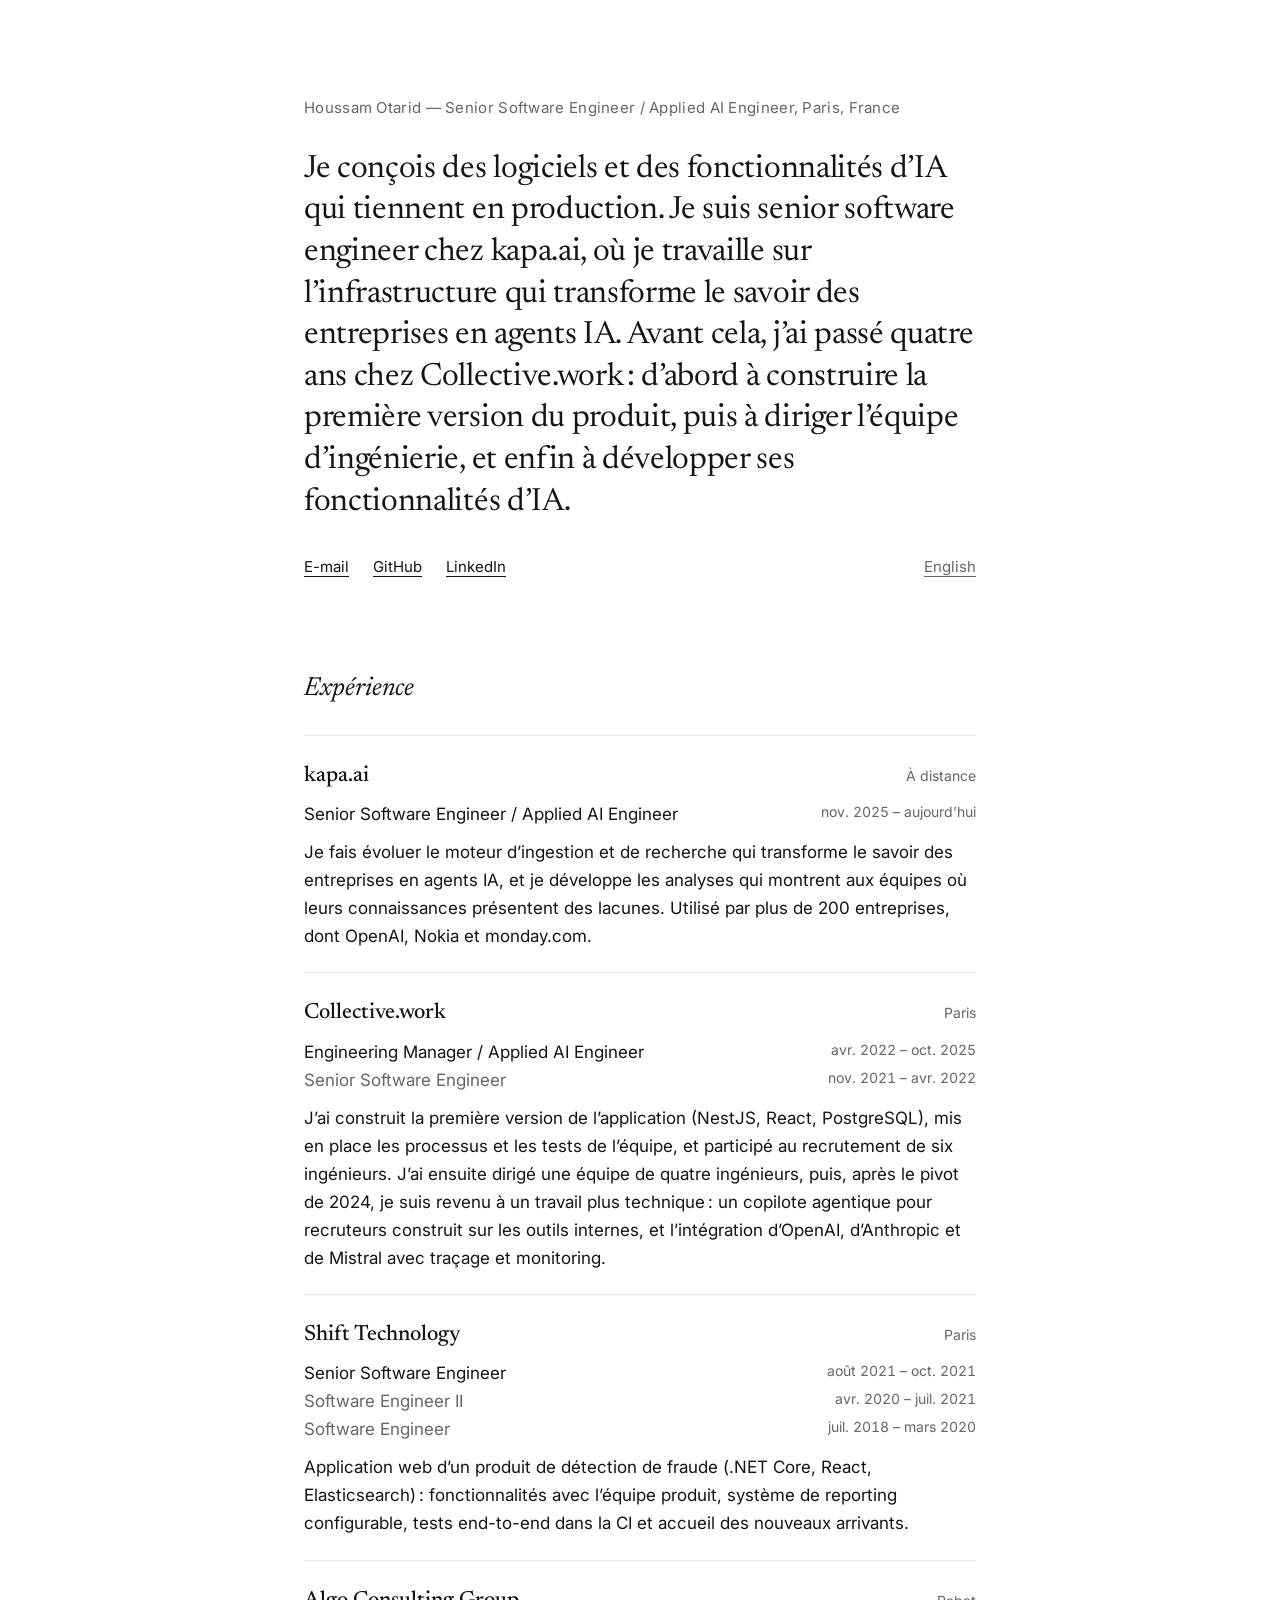
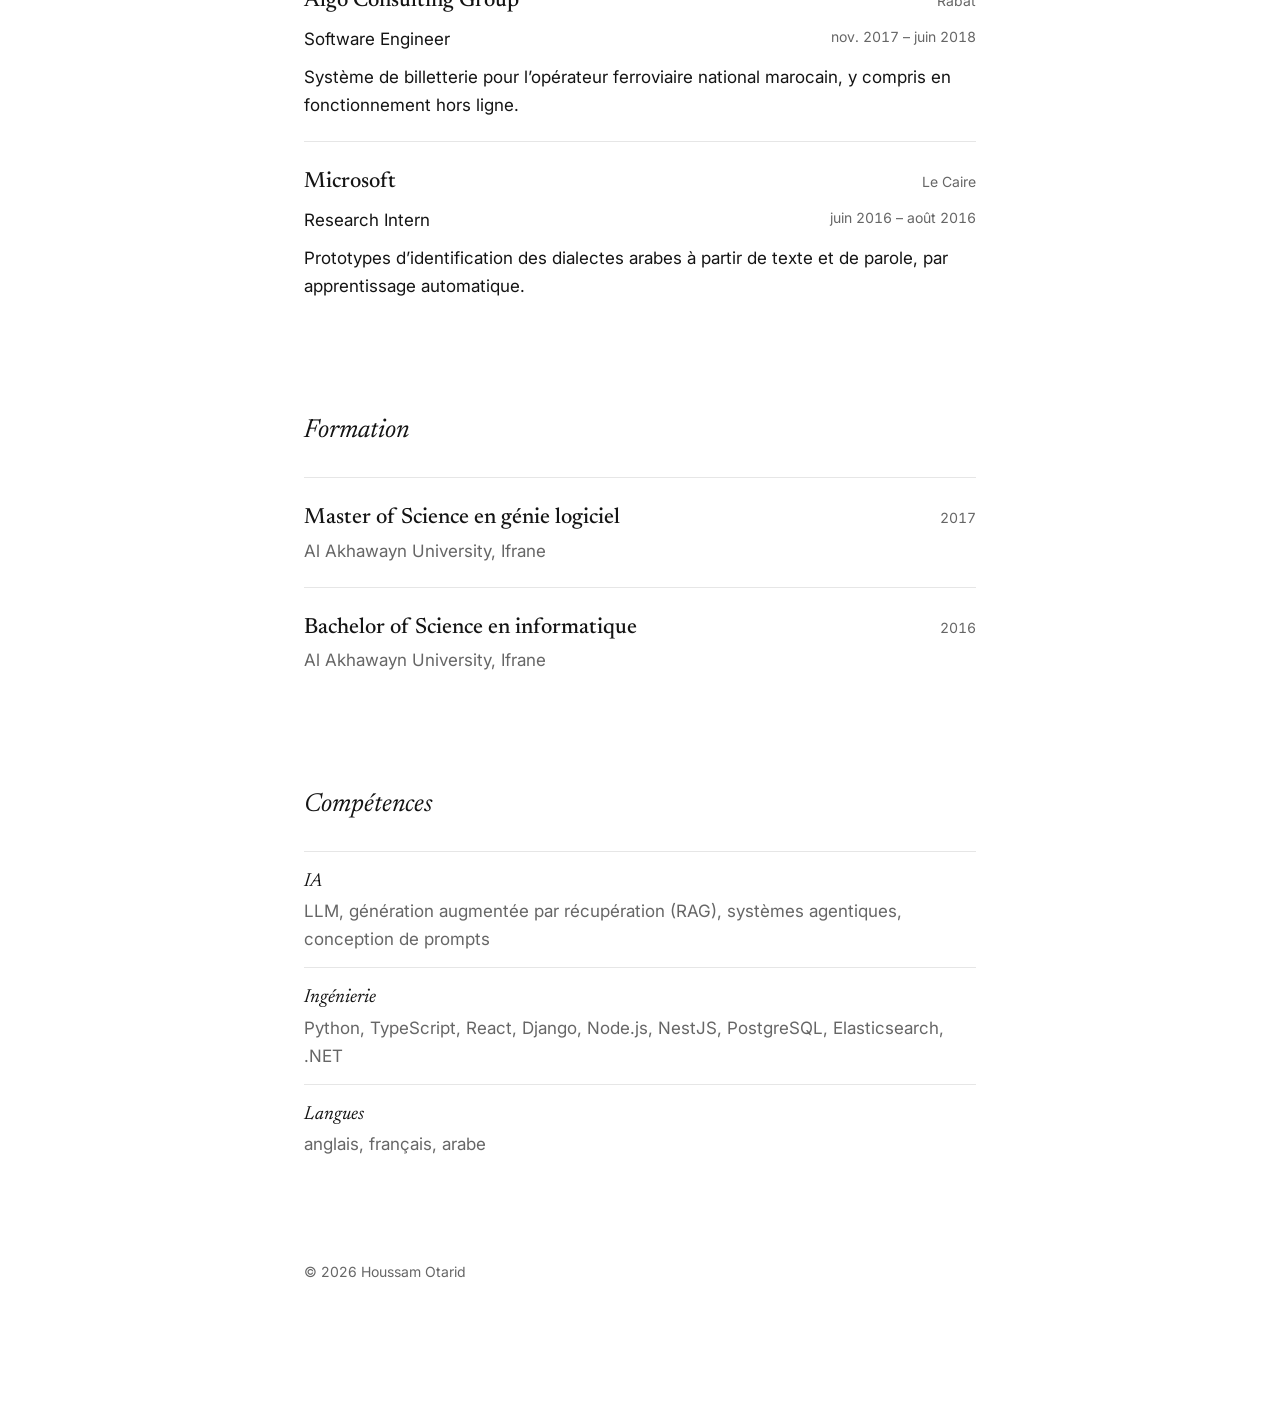
==== fr/index.html @ 1ba93464 "feat: personal website in English and French" ====
<!doctype html>
<html lang="fr">
<head>
<meta charset="utf-8">
<meta name="viewport" content="width=device-width, initial-scale=1">
<title>Houssam Otarid · Senior Software Engineer / Applied AI Engineer</title>
<meta name="description" content="Houssam Otarid, senior software engineer et applied AI engineer à Paris. Infrastructure qui transforme le savoir des entreprises en agents IA chez kapa.ai.">
<link rel="canonical" href="https://houss.am/fr/">
<link rel="alternate" hreflang="en" href="https://houss.am/">
<link rel="alternate" hreflang="fr" href="https://houss.am/fr/">
<link rel="alternate" hreflang="x-default" href="https://houss.am/">
<meta property="og:type" content="website">
<meta property="og:url" content="https://houss.am/fr/">
<meta property="og:title" content="Houssam Otarid">
<meta property="og:description" content="Houssam Otarid, senior software engineer et applied AI engineer à Paris. Infrastructure qui transforme le savoir des entreprises en agents IA chez kapa.ai.">
<meta property="og:image" content="https://houss.am/android-chrome-512x512.png">
<meta property="og:locale" content="fr_FR">
<meta name="twitter:card" content="summary">
<link rel="icon" href="/favicon.ico" sizes="any">
<link rel="icon" type="image/png" sizes="32x32" href="/favicon-32x32.png">
<link rel="icon" type="image/png" sizes="16x16" href="/favicon-16x16.png">
<link rel="apple-touch-icon" sizes="180x180" href="/apple-touch-icon.png">
<link rel="manifest" href="/site.webmanifest">
<meta name="theme-color" media="(prefers-color-scheme: light)" content="#ffffff">
<meta name="theme-color" media="(prefers-color-scheme: dark)" content="#0e0e0e">
<script type="application/ld+json">{"@context":"https://schema.org","@type":"Person","name":"Houssam Otarid","jobTitle":"Senior Software Engineer","worksFor":{"@type":"Organization","name":"kapa.ai","url":"https://www.kapa.ai"},"address":{"@type":"PostalAddress","addressLocality":"Paris","addressCountry":"FR"},"url":"https://houss.am/","email":"mailto:hi@houss.am","sameAs":["https://github.com/HoussamOtarid","https://linkedin.com/in/houssam-otarid"]}</script>
<link rel="preconnect" href="https://fonts.googleapis.com"><link rel="preconnect" href="https://fonts.gstatic.com" crossorigin>
<link href="https://fonts.googleapis.com/css2?family=Inter:wght@400;500&family=Newsreader:ital,opsz,wght@0,6..72,400;0,6..72,500;1,6..72,400&display=swap" rel="stylesheet">
<style>
:root{--bg:#ffffff;--fg:#141414;--muted:#666666;--rule:#e6e6e6;color-scheme:light}
@media (prefers-color-scheme:dark){:root{--bg:#0e0e0e;--fg:#ececec;--muted:#9a9a9a;--rule:#262626;color-scheme:dark}}

*{box-sizing:border-box}html{-webkit-text-size-adjust:100%}
body{margin:0;background:var(--bg);color:var(--fg);font:17px/1.65 Inter,system-ui,sans-serif}
h1,h2,h3,p,ul,dl,dd{margin:0}ul{padding:0;list-style:none}
a{color:inherit;text-decoration:underline;text-underline-offset:4px;text-decoration-thickness:1px}
a:hover{text-decoration-thickness:2px}
a:focus-visible{outline:2px solid var(--fg);outline-offset:3px;border-radius:2px}
main{max-width:720px;margin:0 auto;padding:96px 24px 120px}
.name{font-size:15px;letter-spacing:.02em;color:var(--muted)}
.bar{display:flex;justify-content:space-between;align-items:baseline;gap:24px;margin-top:32px;font-size:15px}
.lang{color:var(--muted)}
.intro{font-family:Newsreader,Georgia,serif;font-size:32px;line-height:1.3;font-weight:400;margin-top:28px;letter-spacing:-.01em}
.links{display:flex;gap:24px}
section{margin-top:88px}
h2{font-family:Newsreader,Georgia,serif;font-size:26px;font-weight:400;font-style:italic;margin-bottom:24px}
.item{padding:22px 0;border-top:1px solid var(--rule)}
.head{display:flex;justify-content:space-between;align-items:baseline;gap:16px;flex-wrap:wrap}
h3{font-family:Newsreader,Georgia,serif;font-size:22px;font-weight:500}
.when{font-size:14px;color:var(--muted);font-variant-numeric:tabular-nums;white-space:nowrap}
.roles{margin-top:6px}
.roles li{display:flex;justify-content:space-between;gap:16px;flex-wrap:wrap}
.roles .title{color:var(--fg)}
.roles li+li .title{color:var(--muted)}
.desc{margin-top:10px}
.sub{color:var(--muted)}
.skill{padding:14px 0;border-top:1px solid var(--rule)}
dt{font-family:Newsreader,Georgia,serif;font-style:italic;font-size:19px}dd{color:var(--muted)}
footer{margin-top:88px;font-size:14px;color:var(--muted)}
@media (max-width:560px){.intro{font-size:26px}main{padding-top:64px}.roles li{flex-direction:column;gap:0}}
</style>
</head>
<body>
<main>
<header><p class="name">Houssam Otarid — Senior Software Engineer / Applied AI Engineer, Paris, France</p>
<h1 class="intro">Je conçois des logiciels et des fonctionnalités d’IA qui tiennent en production. Je suis senior software engineer chez kapa.ai, où je travaille sur l’infrastructure qui transforme le savoir des entreprises en agents IA. Avant cela, j’ai passé quatre ans chez Collective.work : d’abord à construire la première version du produit, puis à diriger l’équipe d’ingénierie, et enfin à développer ses fonctionnalités d’IA.</h1></header>
<nav class="bar"><ul class="links"><li><a href="mailto:hi@houss.am">E-mail</a></li>
<li><a href="https://github.com/HoussamOtarid">GitHub</a></li>
<li><a href="https://linkedin.com/in/houssam-otarid">LinkedIn</a></li></ul><p class="lang"><a href="/" hreflang="en" lang="en">English</a></p></nav>
<section><h2>Expérience</h2><ul><li class="item"><div class="head"><h3>kapa.ai</h3><span class="when">À distance</span></div><ul class="roles"><li><span class="title">Senior Software Engineer / Applied AI Engineer</span><span class="when">nov. 2025 – aujourd’hui</span></li></ul><p class="desc">Je fais évoluer le moteur d’ingestion et de recherche qui transforme le savoir des entreprises en agents IA, et je développe les analyses qui montrent aux équipes où leurs connaissances présentent des lacunes. Utilisé par plus de 200 entreprises, dont OpenAI, Nokia et monday.com.</p></li>
<li class="item"><div class="head"><h3>Collective.work</h3><span class="when">Paris</span></div><ul class="roles"><li><span class="title">Engineering Manager / Applied AI Engineer</span><span class="when">avr. 2022 – oct. 2025</span></li><li><span class="title">Senior Software Engineer</span><span class="when">nov. 2021 – avr. 2022</span></li></ul><p class="desc">J’ai construit la première version de l’application (NestJS, React, PostgreSQL), mis en place les processus et les tests de l’équipe, et participé au recrutement de six ingénieurs. J’ai ensuite dirigé une équipe de quatre ingénieurs, puis, après le pivot de 2024, je suis revenu à un travail plus technique : un copilote agentique pour recruteurs construit sur les outils internes, et l’intégration d’OpenAI, d’Anthropic et de Mistral avec traçage et monitoring.</p></li>
<li class="item"><div class="head"><h3>Shift Technology</h3><span class="when">Paris</span></div><ul class="roles"><li><span class="title">Senior Software Engineer</span><span class="when">août 2021 – oct. 2021</span></li><li><span class="title">Software Engineer II</span><span class="when">avr. 2020 – juil. 2021</span></li><li><span class="title">Software Engineer</span><span class="when">juil. 2018 – mars 2020</span></li></ul><p class="desc">Application web d’un produit de détection de fraude (.NET Core, React, Elasticsearch) : fonctionnalités avec l’équipe produit, système de reporting configurable, tests end-to-end dans la CI et accueil des nouveaux arrivants.</p></li>
<li class="item"><div class="head"><h3>Algo Consulting Group</h3><span class="when">Rabat</span></div><ul class="roles"><li><span class="title">Software Engineer</span><span class="when">nov. 2017 – juin 2018</span></li></ul><p class="desc">Système de billetterie pour l’opérateur ferroviaire national marocain, y compris en fonctionnement hors ligne.</p></li>
<li class="item"><div class="head"><h3>Microsoft</h3><span class="when">Le Caire</span></div><ul class="roles"><li><span class="title">Research Intern</span><span class="when">juin 2016 – août 2016</span></li></ul><p class="desc">Prototypes d’identification des dialectes arabes à partir de texte et de parole, par apprentissage automatique.</p></li></ul></section>
<section><h2>Formation</h2><ul><li class="item"><div class="head"><h3>Master of Science en génie logiciel</h3><span class="when">2017</span></div><p class="sub">Al Akhawayn University, Ifrane</p></li>
<li class="item"><div class="head"><h3>Bachelor of Science en informatique</h3><span class="when">2016</span></div><p class="sub">Al Akhawayn University, Ifrane</p></li></ul></section>
<section><h2>Compétences</h2><dl><div class="skill"><dt>IA</dt><dd>LLM, génération augmentée par récupération (RAG), systèmes agentiques, conception de prompts</dd></div>
<div class="skill"><dt>Ingénierie</dt><dd>Python, TypeScript, React, Django, Node.js, NestJS, PostgreSQL, Elasticsearch, .NET</dd></div>
<div class="skill"><dt>Langues</dt><dd>anglais, français, arabe</dd></div></dl></section>
<footer>© 2026 Houssam Otarid</footer>
</main>
</body>
</html>
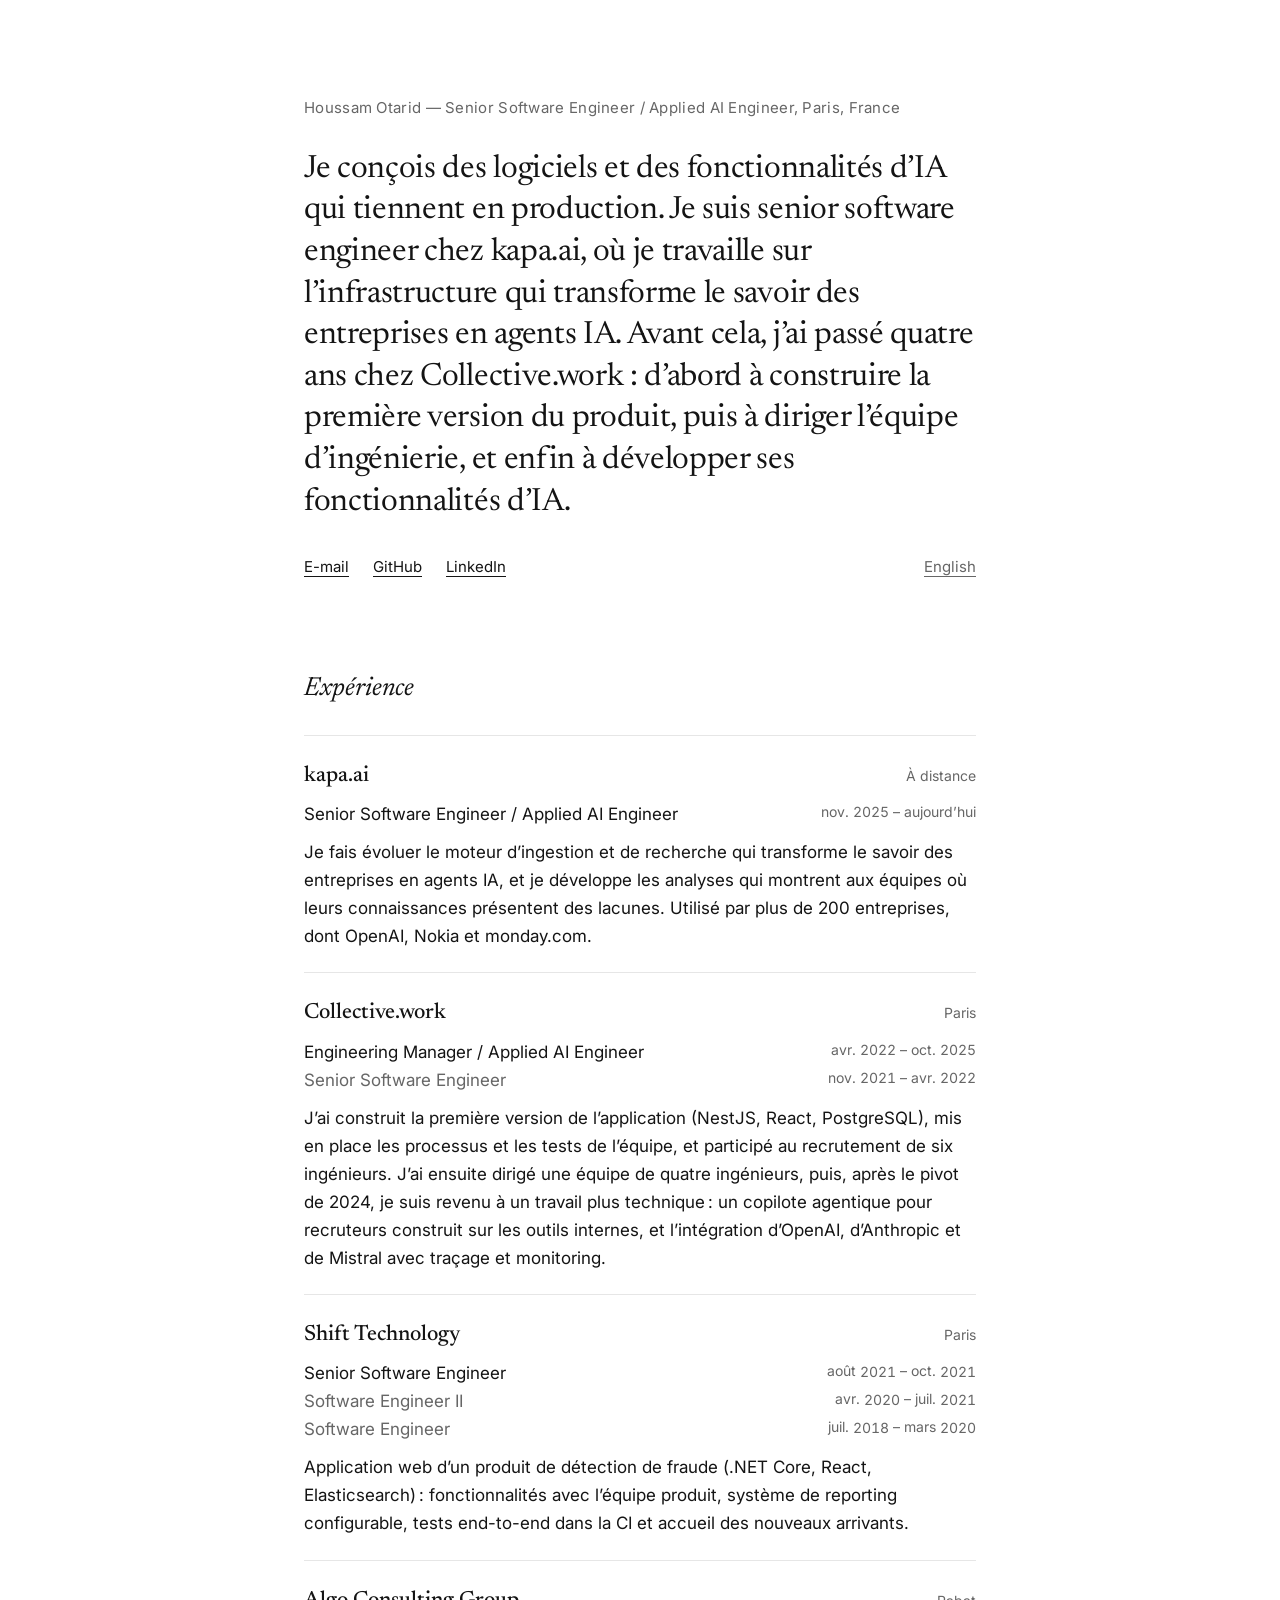
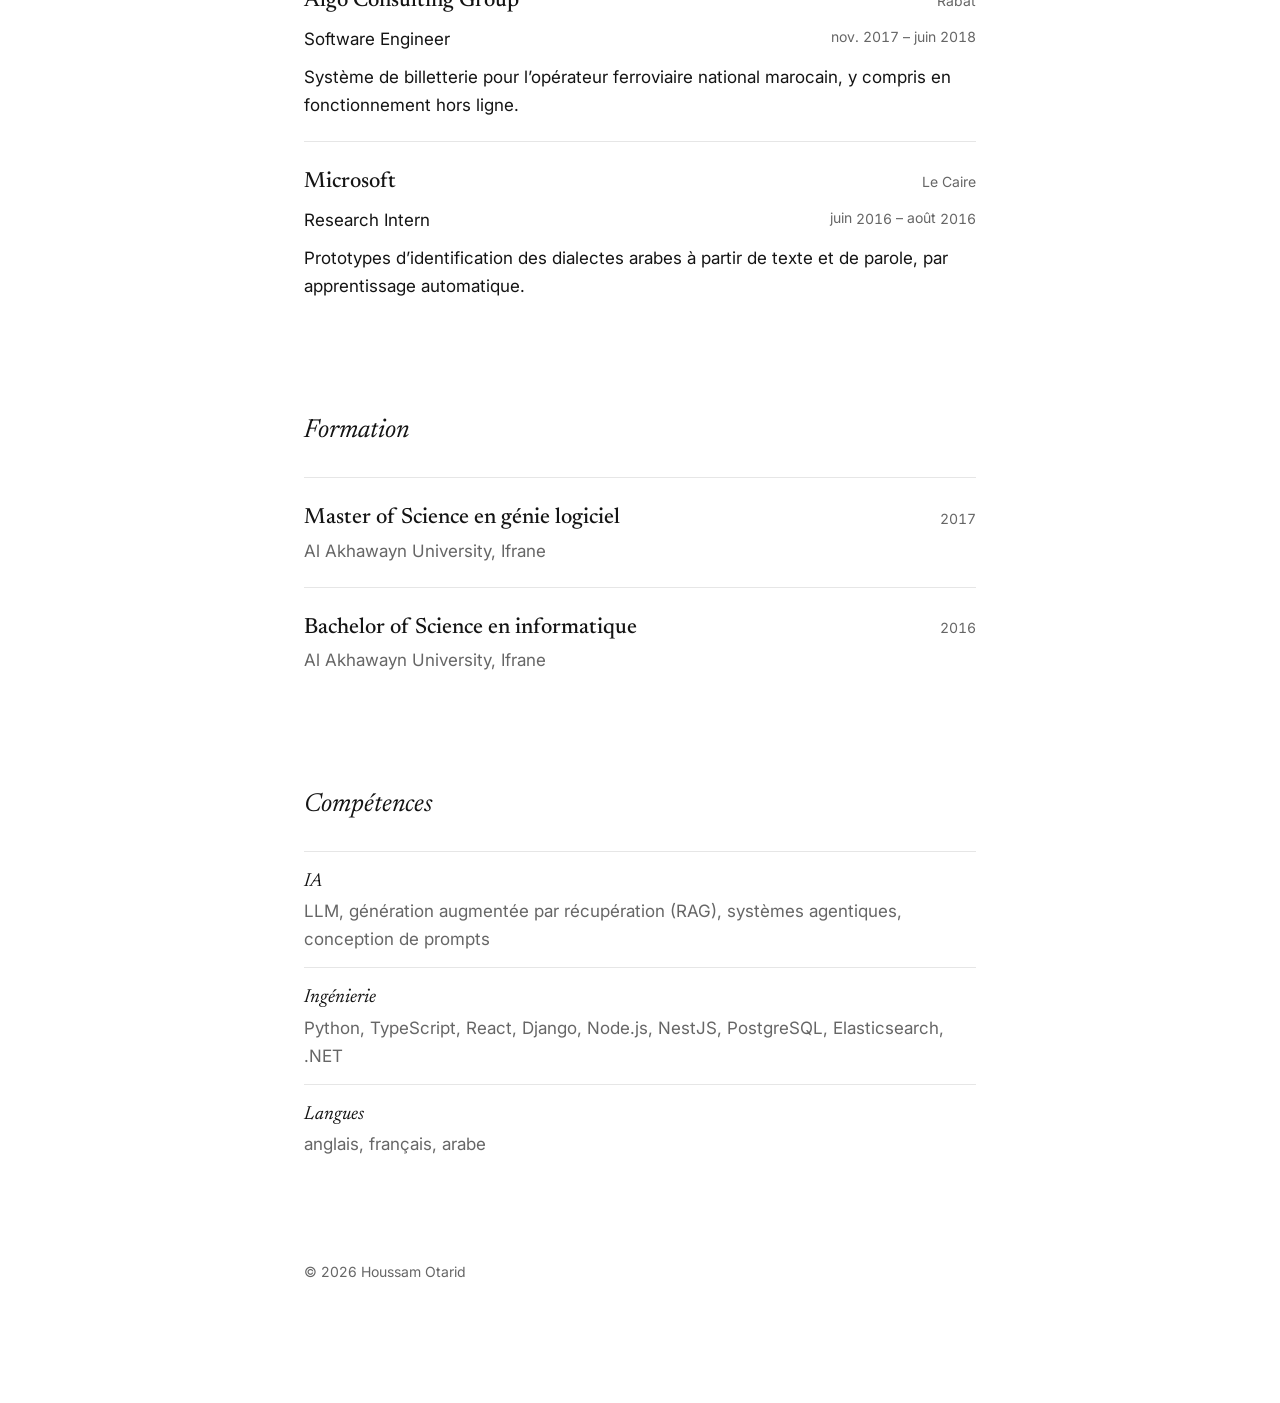
==== commit dd928c2c: "feat: page motion The page composes itself on load (name, intro line by line, links), each rule draw" ====
--- a/fr/index.html
+++ b/fr/index.html
@@ -16,9 +16,8 @@
 <meta property="og:image" content="https://houss.am/android-chrome-512x512.png">
 <meta property="og:locale" content="fr_FR">
 <meta name="twitter:card" content="summary">
-<link rel="icon" href="/favicon.ico" sizes="any">
-<link rel="icon" type="image/png" sizes="32x32" href="/favicon-32x32.png">
-<link rel="icon" type="image/png" sizes="16x16" href="/favicon-16x16.png">
+<link rel="icon" href="/favicon.ico" sizes="32x32">
+<link rel="icon" href="/favicon.svg" type="image/svg+xml">
 <link rel="apple-touch-icon" sizes="180x180" href="/apple-touch-icon.png">
 <link rel="manifest" href="/site.webmanifest">
 <meta name="theme-color" media="(prefers-color-scheme: light)" content="#ffffff">
@@ -59,6 +58,9 @@
 footer{margin-top:88px;font-size:14px;color:var(--muted)}
 @media (max-width:560px){.intro{font-size:26px}main{padding-top:64px}.roles li{flex-direction:column;gap:0}}
 </style>
+<script>(()=>{const r=document.documentElement;if(matchMedia('(prefers-reduced-motion: reduce)').matches)return;r.classList.add('m');setTimeout(()=>{if(!r.classList.contains('go'))r.classList.remove('m')},3000)})()</script>
+<link rel="stylesheet" href="/motion.css">
+<script src="/motion.js" defer></script>
 </head>
 <body>
 <main>
--- a/motion.css
+++ b/motion.css
@@ -0,0 +1,32 @@
+/* Motion: everything settles on one critically damped spring (no bounce). Only active under html.m, which the head
+   script sets when JS runs and the visitor hasn't asked for reduced motion; without it the page is the static one. */
+:root{--spring:linear(0, 0.0550 4.2%, 0.1734 8.3%, 0.3101 12.5%, 0.4422 16.7%, 0.5591 20.8%, 0.6575 25%, 0.7374 29.2%, 0.8009 33.3%, 0.8503 37.5%, 0.8883 41.7%, 0.9172 45.8%, 0.9389 50%, 0.9551 54.2%, 0.9672 58.3%, 0.9761 62.5%, 0.9826 66.7%, 0.9874 70.8%, 0.9909 75%, 0.9935 79.2%, 0.9953 83.3%, 0.9966 87.5%, 0.9976 91.7%, 0.9983 95.8%, 1)}
+@keyframes m-rise{from{opacity:0;transform:translateY(8px)}}
+@keyframes m-line{from{transform:translateY(105%)}}
+@keyframes m-draw{from{transform:scaleX(0)}}
+
+/* 1. Entrance, started by the script (html.go) once the serif has loaded: name, intro line by line, then the links. */
+.m:not(.go) .name,.m:not(.go) .intro,.m:not(.go) .bar li,.m:not(.go) .bar .lang{opacity:0}
+.m.go .name{animation:m-rise .8s var(--spring) both}
+.m .intro .ln{display:block;overflow:hidden;padding-bottom:.12em;margin-bottom:-.12em}
+.m.go .intro .ln>span{display:inline-block;animation:m-line .95s var(--spring) both;animation-delay:calc(.12s + var(--i)*.09s)}
+.m.go .bar li,.m.go .bar .lang{animation:m-rise .8s var(--spring) both;animation-delay:calc(var(--d) + var(--i)*.06s)}
+
+/* 2. Sections: each rule draws from the left as it comes into view, its content rises just behind it. */
+.m .item,.m .skill{border-top-color:transparent;position:relative}
+.m .item::before,.m .skill::before{content:"";position:absolute;left:0;right:0;top:-1px;height:1px;background:var(--rule);transform-origin:left;transform:scaleX(0)}
+.m .item>*,.m .skill>*,.m h2,.m footer{opacity:0}
+.m .in::before{animation:m-draw 1.1s var(--spring) var(--delay,0s) both;transform:none}
+.m .in>*,.m h2.in,.m footer.in{opacity:1;animation:m-rise .9s var(--spring) calc(var(--delay,0s) + .08s) both}
+
+/* 3. Dates: digits roll into place like an odometer. */
+.dg{display:inline-block;height:1.65em;overflow:hidden;vertical-align:top}
+.dg>span{display:block;transition:transform .7s var(--spring);transition-delay:var(--dd,0s)}
+.dg>span>i{display:block;height:1.65em;font-style:normal}
+.dg.go>span{transform:translateY(calc(-1.65em * var(--n)))}
+
+/* 4. Switching English/French morphs instead of reloading (browsers with cross-document view transitions). */
+@view-transition{navigation:auto}
+::view-transition-old(root),::view-transition-new(root){animation-duration:.9s;animation-timing-function:cubic-bezier(.45,0,.25,1)}
+
+@media (prefers-reduced-motion:reduce){@view-transition{navigation:none}}
